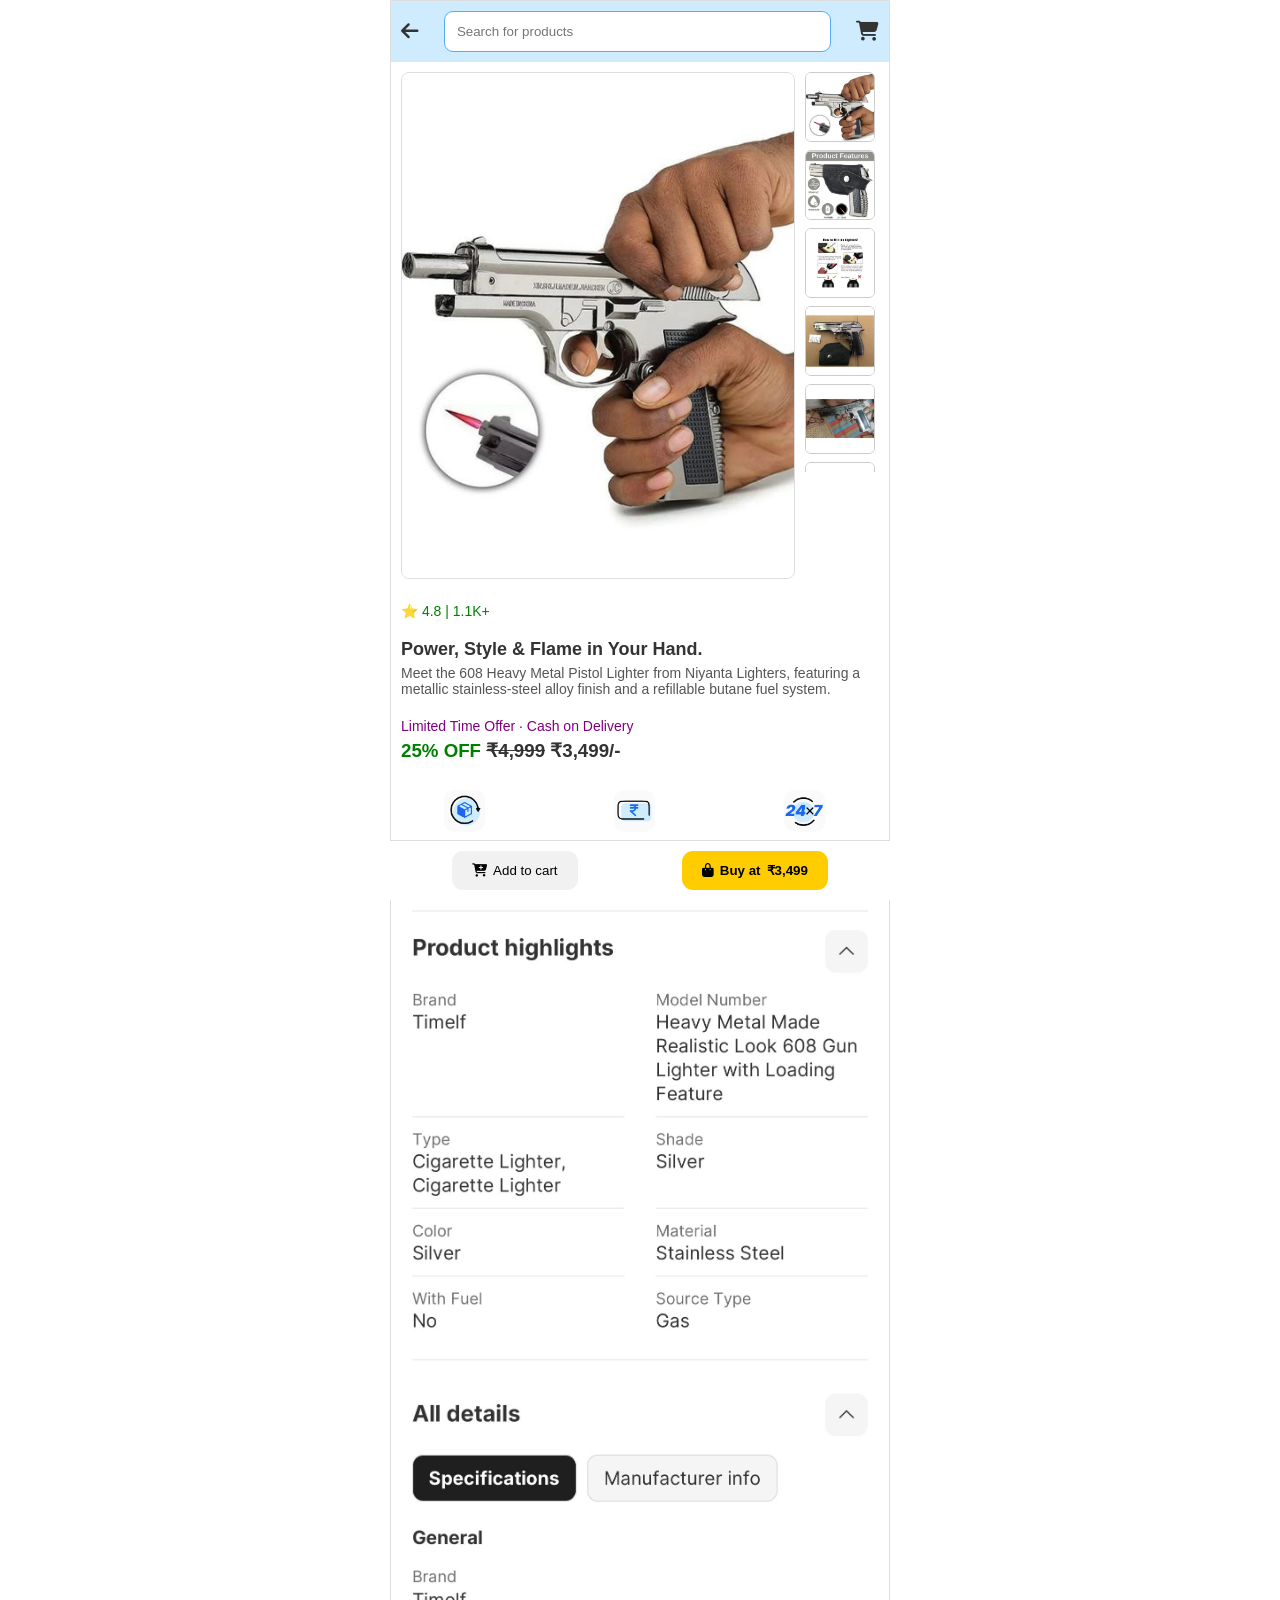
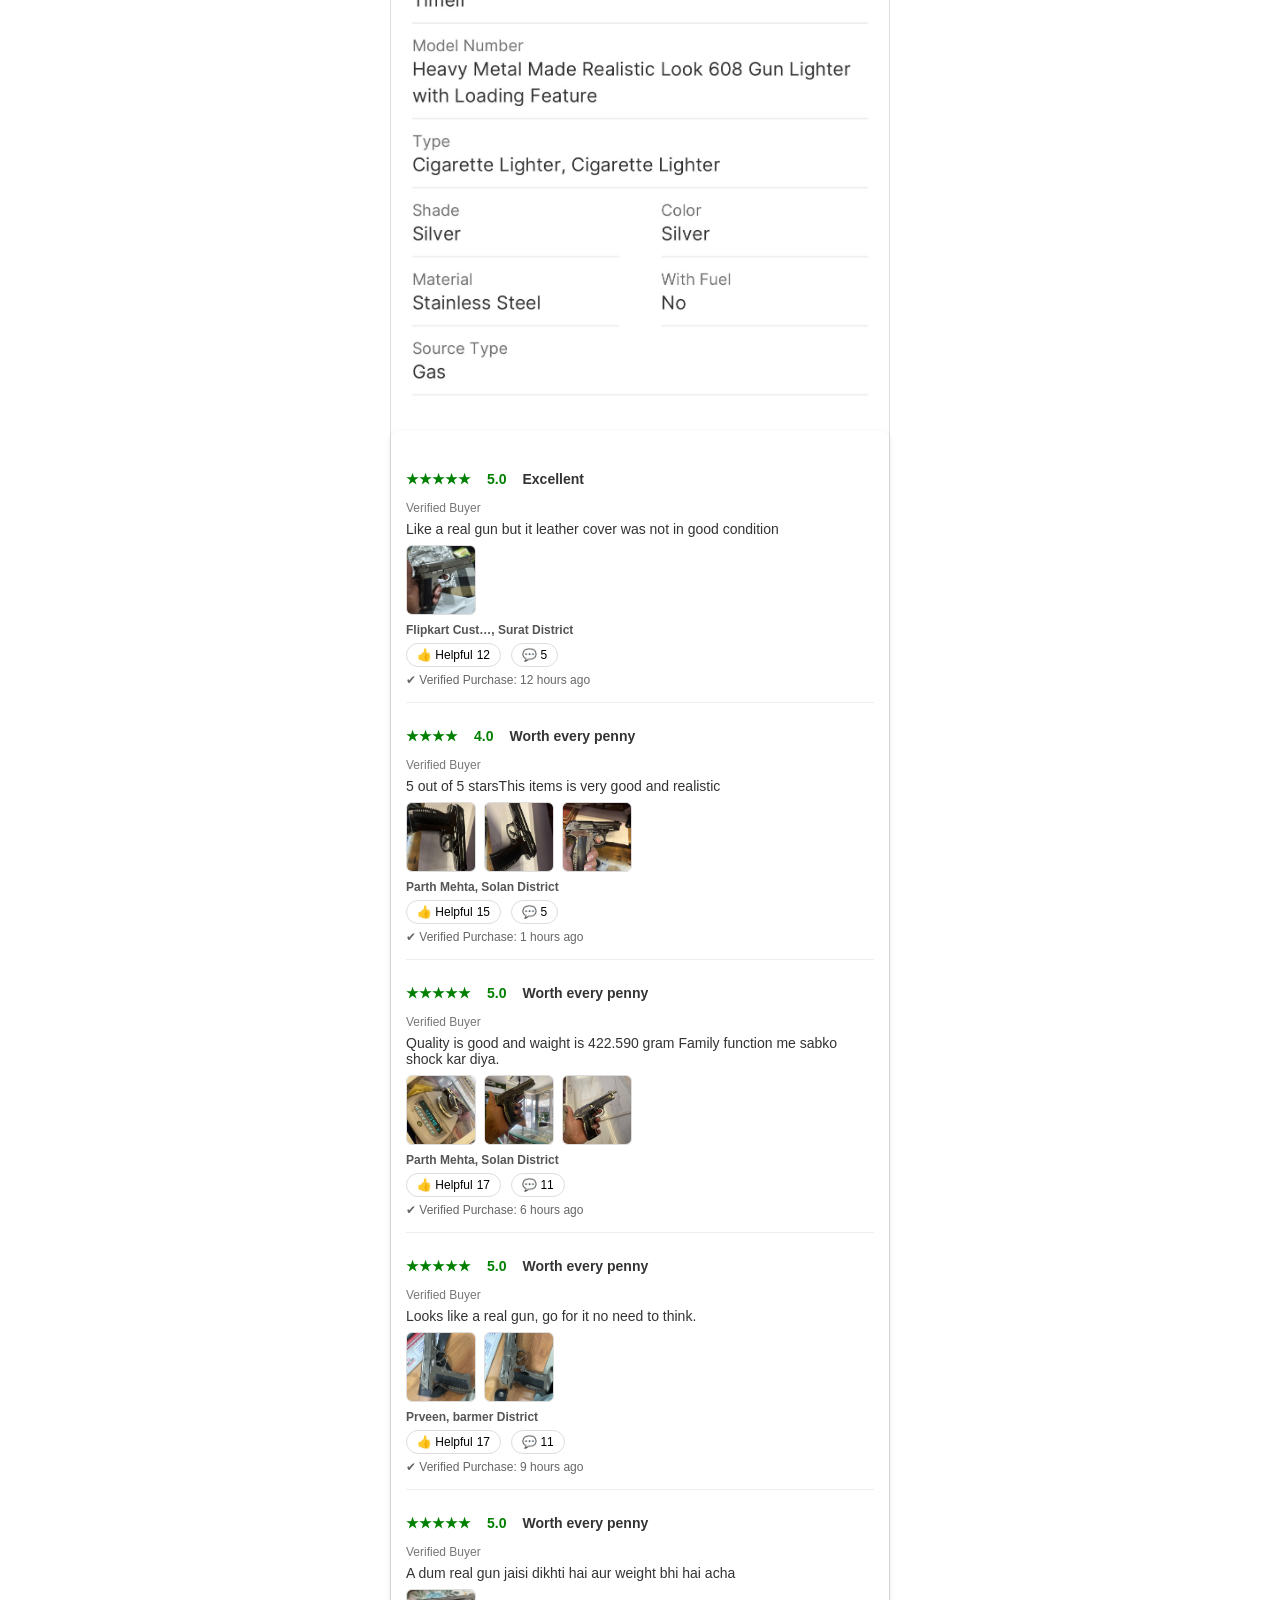
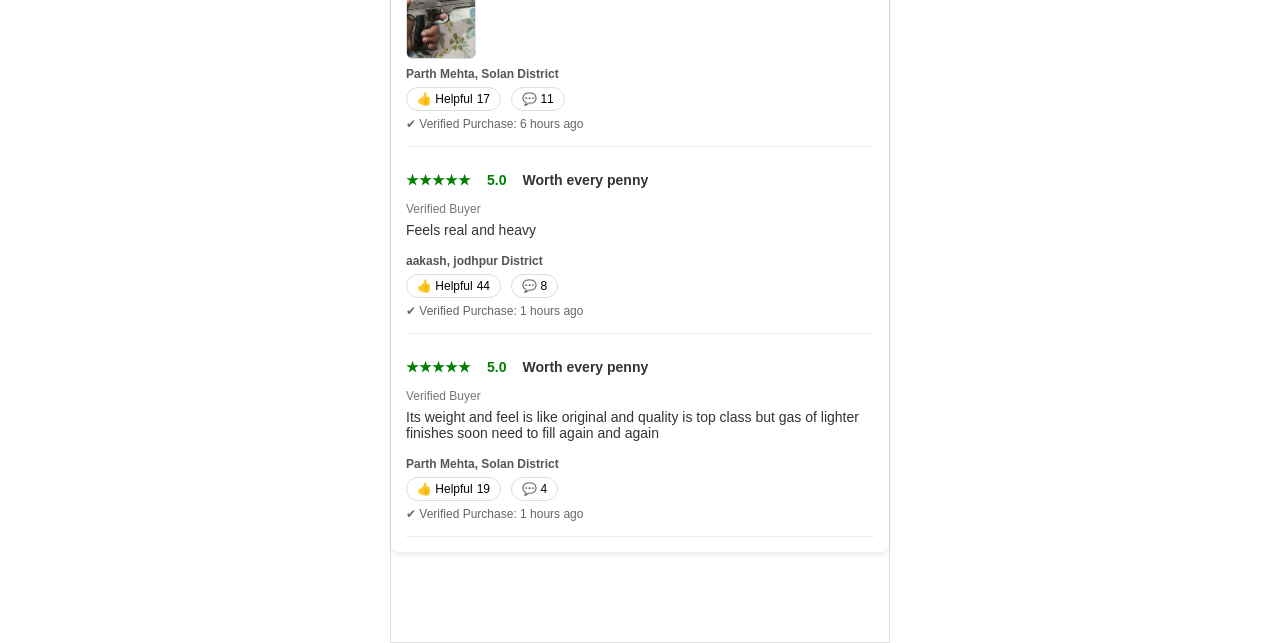
==== index.html @ 4ee1b69e "Add files via upload" ====
<!DOCTYPE html>
<html lang="en">
<head>
  <meta charset="UTF-8">
  <meta name="viewport" content="width=device-width, initial-scale=1.0">
  <title>Daniel Clarion Watch</title>
  <link rel="stylesheet" href="style.css">
  <!-- Font Awesome CDN -->
  <link rel="stylesheet" href="https://cdnjs.cloudflare.com/ajax/libs/font-awesome/6.5.0/css/all.min.css">
</head>
<body>
  <!-- Search Bar -->
  <header class="search-bar">
    <div class="back"><i class="fa-solid fa-arrow-left"></i></div>
    <input type="text" placeholder="Search for products">
    <div class="cart"><i class="fa-solid fa-cart-shopping"></i></div>
  </header>

  <!-- Product Image Gallery -->
<section class="product-gallery">
  <div class="main-image">
    <img id="display-image" src="img1.jpg" alt="Daniel Clarion Watch">
  </div>
  <div class="thumbs">
    <img src="img1.jpg" alt="Black" onclick="changeImage(this)">
    <img src="img2.jpg" alt="Black" onclick="changeImage(this)">
    <img src="img3.jpg" alt="Black" onclick="changeImage(this)">
    <img src="img4.jpg" alt="Black" onclick="changeImage(this)">
    <img src="img5.jpg" alt="Black" onclick="changeImage(this)">
    <img src="img6.jpg" alt="Black" onclick="changeImage(this)">
  </div>
</section>

<script>
  // पहले वाला price वाला code रहेगा जैसा का तैसा

  function changeImage(img) {
    document.getElementById("display-image").src = img.src;
  }
</script>


  <!-- Rating -->
  <div class="rating">
    ⭐ 4.8 | 1.1K+
  </div>

  <!-- Product Details -->
  <section class="details">
    <h2>Power, Style & Flame in Your Hand.</h2>
    <p>Meet the 608 Heavy Metal Pistol Lighter from Niyanta Lighters, featuring a metallic stainless-steel alloy finish and a refillable butane fuel system.</p>
  </section>

  

  <!-- Price -->
  <div class="price" id="price-box">
    <span class="offer">Limited Time Offer · Cash on Delivery</span>
    <h3><span class="discount" id="discount">25% OFF</span> 
      <del id="old-price">₹4,999</del> 
      <span id="new-price">₹3,499/-</span>
    </h3>
  </div>

  <!-- Buttons -->
  <div class="buttons">
    <button class="cart-btn"><i class="fa-solid fa-cart-plus"></i> Add to cart</button>
    <button class="buy-btn" onclick="window.location.href='address.html'">
      <i class="fa-solid fa-bag-shopping"></i> Buy at <span id="buy-price">₹3,499</span>
    </button>
  </div>

  <div class="photo-section">
        <img src="cash on delevry.png" alt="Photo 6" class="photo">
        <img src="prodect detels.png" alt="Photo 6" class="photo">
        <img src="vkkk.jpg" alt="Photo 6" class="photo">
    </div>

  <section class="reviews">
  <!-- Review 1 -->
  <div class="review-card">
    <div class="review-header">
      <span class="stars">★★★★★</span>
      <span class="rating">5.0</span>
      <span class="title">Excellent</span>
    </div>
    <div class="review-sub">Verified Buyer</div>
    <p class="review-text">
      Like a real gun but it leather cover was not in good condition
    </p>
    <div class="review-images">
      <img src="Review/1.webp" alt="Review image" onclick="openImage(this)">
    </div>
    <div class="review-footer">
      <span class="user">Flipkart Cust…, Surat District</span>
      <div class="actions">
        <button class="helpful-btn" onclick="markHelpful(this)">👍 Helpful <span>12</span></button>
        <button class="reply-btn">💬 5</button>
      </div>
      <div class="verified">✔ Verified Purchase: 12 hours ago</div>
    </div>
  </div>

  <!-- Review 2 -->
  <div class="review-card">
    <div class="review-header">
      <span class="stars">★★★★</span>
      <span class="rating">4.0</span>
      <span class="title">Worth every penny</span>
    </div>
    <div class="review-sub">Verified Buyer</div>
    <p class="review-text">
      5 out of 5 starsThis items is very good and realistic
    </p>
    <div class="review-images">
      <img src="Review/2.avif" alt="Review image" onclick="openImage(this)">
      <img src="Review/3.avif" alt="Review image" onclick="openImage(this)">
      <img src="Review/4.avif" alt="Review image" onclick="openImage(this)">
    </div>
    <div class="review-footer">
      <span class="user">Parth Mehta, Solan District</span>
      <div class="actions">
        <button class="helpful-btn" onclick="markHelpful(this)">👍 Helpful <span>15</span></button>
        <button class="reply-btn">💬 5</button>
      </div>
      <div class="verified">✔ Verified Purchase: 1 hours ago</div>
    </div>
  </div>

  <!-- Review 3 -->
  <div class="review-card">
    <div class="review-header">
      <span class="stars">★★★★★</span>
      <span class="rating">5.0</span>
      <span class="title">Worth every penny</span>
    </div>
    <div class="review-sub">Verified Buyer</div>
    <p class="review-text">
      Quality is good and waight is 422.590 gram Family function me sabko shock kar diya.
    </p>
    <div class="review-images">
      <img src="Review/5.avif" alt="Review image" onclick="openImage(this)">
      <img src="Review/6.avif" alt="Review image" onclick="openImage(this)">
      <img src="Review/7.avif" alt="Review image" onclick="openImage(this)">
    </div>
    <div class="review-footer">
      <span class="user">Parth Mehta, Solan District</span>
      <div class="actions">
        <button class="helpful-btn" onclick="markHelpful(this)">👍 Helpful <span>17</span></button>
        <button class="reply-btn">💬 11</button>
      </div>
      <div class="verified">✔ Verified Purchase: 6 hours ago</div>
    </div>
  </div>

    <!-- Review 3 -->
  <div class="review-card">
    <div class="review-header">
      <span class="stars">★★★★★</span>
      <span class="rating">5.0</span>
      <span class="title">Worth every penny</span>
    </div>
    <div class="review-sub">Verified Buyer</div>
    <p class="review-text">
      Looks like a real gun, go for it no need to think.
    </p>
    <div class="review-images">
      <img src="Review/8.jpg" alt="Review image" onclick="openImage(this)">
      <img src="Review/9.jpg" alt="Review image" onclick="openImage(this)">
    </div>
    <div class="review-footer">
      <span class="user">Prveen, barmer District</span>
      <div class="actions">
        <button class="helpful-btn" onclick="markHelpful(this)">👍 Helpful <span>17</span></button>
        <button class="reply-btn">💬 11</button>
      </div>
      <div class="verified">✔ Verified Purchase: 9 hours ago</div>
    </div>
  </div>

    <!-- Review 3 -->
  <div class="review-card">
    <div class="review-header">
      <span class="stars">★★★★★</span>
      <span class="rating">5.0</span>
      <span class="title">Worth every penny</span>
    </div>
    <div class="review-sub">Verified Buyer</div>
    <p class="review-text">
      A dum real gun jaisi dikhti hai aur weight bhi hai acha
    </p>
    <div class="review-images">
      <img src="Review/10.jpg" alt="Review image" onclick="openImage(this)">
    </div>
    <div class="review-footer">
      <span class="user">Parth Mehta, Solan District</span>
      <div class="actions">
        <button class="helpful-btn" onclick="markHelpful(this)">👍 Helpful <span>17</span></button>
        <button class="reply-btn">💬 11</button>
      </div>
      <div class="verified">✔ Verified Purchase: 6 hours ago</div>
    </div>
  </div>

  <!-- Review 4 -->
  <div class="review-card">
    <div class="review-header">
      <span class="stars">★★★★★</span>
      <span class="rating">5.0</span>
      <span class="title">Worth every penny</span>
    </div>
    <div class="review-sub">Verified Buyer</div>
    <p class="review-text">
      Feels real and heavy
    </p>
    <div class="review-images">
      
    </div>
    <div class="review-footer">
      <span class="user">aakash, jodhpur District</span>
      <div class="actions">
        <button class="helpful-btn" onclick="markHelpful(this)">👍 Helpful <span>44</span></button>
        <button class="reply-btn">💬 8</button>
      </div>
      <div class="verified">✔ Verified Purchase: 1 hours ago</div>
    </div>
  </div>


  <!-- Review 2 -->
  <div class="review-card">
    <div class="review-header">
      <span class="stars">★★★★★</span>
      <span class="rating">5.0</span>
      <span class="title">Worth every penny</span>
    </div>
    <div class="review-sub">Verified Buyer</div>
    <p class="review-text">
      Its weight and feel is like original and quality is top class but gas of lighter finishes soon need to fill again and again
    </p>
    <div class="review-images">
      
    </div>
    <div class="review-footer">
      <span class="user">Parth Mehta, Solan District</span>
      <div class="actions">
        <button class="helpful-btn" onclick="markHelpful(this)">👍 Helpful <span>19</span></button>
        <button class="reply-btn">💬 4</button>
      </div>
      <div class="verified">✔ Verified Purchase: 1 hours ago</div>
    </div>
  </div>


<!-- Fullscreen Image Modal -->
<div id="img-modal" class="img-modal" onclick="closeImage()">
  <img id="modal-img" src="">
</div>

<script>
  // Open image in fullscreen modal
  function openImage(img) {
    document.getElementById("modal-img").src = img.src;
    document.getElementById("img-modal").style.display = "flex";
  }

  // Close modal
  function closeImage() {
    document.getElementById("img-modal").style.display = "none";
  }

  // Helpful counter
  function markHelpful(btn) {
    let countSpan = btn.querySelector("span");
    let count = parseInt(countSpan.innerText);
    if (!btn.classList.contains("active")) {
      count++;
      btn.classList.add("active");
    } else {
      count--;
      btn.classList.remove("active");
    }
    countSpan.innerText = count;
  }
</script>

  <script>
    // Demo price data
    const prices = {
      "256": { old: "₹4,999", new: "₹3,499", discount: "95% OFF" },
      "512": { old: "₹1,69,900", new: "₹5,097", discount: "96% OFF" },
      "1tb": { old: "₹1,89,900", new: "₹6,697", discount: "97% OFF" },
      "2tb": { old: "₹2,29,900", new: "₹8,699", discount: "98% OFF" }
    };

    function updatePrice(storage){
      // Remove active class from all
      document.querySelectorAll(".storage-btn").forEach(btn => btn.classList.remove("active"));
      // Add to clicked one
      event.target.classList.add("active");

      // Update prices
      document.getElementById("old-price").innerText = prices[storage].old;
      document.getElementById("new-price").innerText = prices[storage].new;
      document.getElementById("discount").innerText = prices[storage].discount;
      document.getElementById("buy-price").innerText = prices[storage].new;
    }
  </script>
</body>
</html>
---- style.css ----
/* General Reset */
* {
  margin: 0;
  padding: 0;
  box-sizing: border-box;
  font-family: Arial, sans-serif;
}

body {
  background: #fff;
  color: #333;
  max-width: 500px;
  margin: auto;
  border: 1px solid #ddd;
  padding-bottom: 70px; /* jagah buttons ke liye */
}

/* Search Bar */
.search-bar {
  display: flex;
  justify-content: space-between;
  align-items: center;
  background: #cfebfe;
  padding: 10px;
}

.search-bar input {
  width: 81%;
  padding: 12px;
  border-radius: 9px;
  border: 1px solid #58abfa;
}

.search-bar .cart,
.search-bar .back {
  font-size: 20px;
  cursor: pointer;
}

/* Product Gallery */
.product-gallery {
  display: flex;
  padding: 10px;
  gap: 10px;
}

.main-image {
  flex: 1;
}

.main-image img {
  width: 100%;
  aspect-ratio: 647/832;   /* 1:1 ratio */
  object-fit: cover;
  border-radius: 8px;
  border: 1px solid #ddd;
}

/* Thumbnails (scrolling right side) */
.thumbs {
  display: flex;
  flex-direction: column;
  gap: 8px;
  overflow-y: auto;
  max-height: 400px;   /* adjust as per need */
  padding-right: 4px;
}

/* Hide scrollbar */
.thumbs::-webkit-scrollbar {
  display: none;
}
.thumbs {
  -ms-overflow-style: none;  /* IE/Edge */
  scrollbar-width: none;     /* Firefox */
}

.thumbs img {
  width: 70px;
  height: 70px;
  object-fit: cover;
  border-radius: 6px;
  border: 1px solid #ccc;
  cursor: pointer;
  transition: 0.2s;
}

.thumbs img:hover {
  border-color: green;
}


/* Rating */
.rating {
  padding: 10px;
  font-size: 14px;
  color: green;
}

/* Colors */
.colors {
  padding: 10px;
}

.color-options {
  display: flex;
  gap: 10px;
  margin-top: 5px;
}

.color-item {
  text-align: center;
}

.color-item img {
  width: 70px;
  height: 94px;
  border: 1px solid #ddd;
  border-radius: 5px;
}

.color-item span {
  font-size: 12px;
  display: block;
  margin-top: 3px;
}

.color-item.out img {
  opacity: 0.4;
}

.color-item.out span {
  color: red;
}

.color-item.active span {
  color: green;
}

/* Storage Options */
.storage {
  padding: 10px;
}

.storage-options {
  display: flex;
  gap: 10px;
  margin-top: 5px;
}

.storage-btn {
  border: 1px solid #ddd;
  padding: 8px 14px;
  border-radius: 5px;
  cursor: pointer;
  background: #f9f9f9;
}

.storage-btn.active {
  border-color: green;
  color: green;
  font-weight: bold;
}

/* Product Details */
.details {
  padding: 10px;
}

.details h2 {
  font-size: 18px;
  margin-bottom: 5px;
}

.details p {
  font-size: 14px;
  color: #555;
}

/* Price */
.price {
  padding: 10px;
  background: #ffffff;
}

.offer {
  color: purple;
  font-size: 14px;
}

.discount {
  color: green;
  font-weight: bold;
}

.price h3 {
  margin-top: 5px;
}

/* Buttons (Fixed) */
.buttons {
  position: fixed;
  bottom: 0;
  left: 0;
  right: 0;
  max-width: 500px;
  margin: auto;
  display: flex;
  justify-content: space-around;
  background: #fff;
  border-top: 1px solid #ddd;
  padding: 10px;
}

.cart-btn, .buy-btn {
  border: none;
  padding: 12px 20px;
  border-radius: 11px;
  cursor: pointer;
  display: flex;
  align-items: center;
  gap: 6px;
}

.cart-btn {
  background: #f1f1f1;
}

.buy-btn {
  background: #ffcc00;
  font-weight: bold;
}
.photo {
                width: 100%;
            }

.reviews {
      padding: 15px;
      background: #fff;
      max-width: 700px;
      margin: 20px auto;
      border-radius: 8px;
      box-shadow: 0 2px 6px rgba(0,0,0,0.1);
    }

    .review-card {
      border-bottom: 1px solid #eee;
      padding: 15px 0;
    }

    .review-header {
      display: flex;
      align-items: center;
      gap: 6px;
      font-size: 14px;
      font-weight: bold;
      margin-bottom: 4px;
    }

    .stars {
      color: green;
      font-size: 14px;
    }

    .rating {
      color: green;
    }

    .review-sub {
      font-size: 12px;
      color: #777;
      margin-bottom: 6px;
    }

    .review-text {
      font-size: 14px;
      margin-bottom: 8px;
    }

    .review-images {
      display: flex;
      gap: 8px;
      margin-bottom: 8px;
    }

    .review-images img {
      width: 70px;
      height: 70px;
      object-fit: cover;
      border-radius: 6px;
      cursor: pointer;
      border: 1px solid #ddd;
      transition: transform 0.2s;
    }

    .review-images img:hover {
      transform: scale(1.05);
    }

    .review-footer {
      font-size: 12px;
      color: #555;
    }

    .user {
      display: block;
      margin-bottom: 6px;
      font-weight: bold;
    }

    .actions {
      display: flex;
      gap: 10px;
      margin-bottom: 6px;
    }

    .helpful-btn, .reply-btn {
      border: 1px solid #ddd;
      background: transparent;
      padding: 4px 10px;
      border-radius: 20px;
      font-size: 12px;
      cursor: pointer;
      display: flex;
      align-items: center;
      gap: 4px;
      transition: 0.2s;
    }

    .helpful-btn.active {
      background: rgba(0, 128, 0, 0.1);
      border-color: green;
      color: green;
    }

    .verified {
      font-size: 12px;
      color: #666;
    }

    /* Fullscreen Image Modal */
    .img-modal {
      display: none;
      position: fixed;
      z-index: 1000;
      top: 0; left: 0; right: 0; bottom: 0;
      background: rgba(0,0,0,0.8);
      justify-content: center;
      align-items: center;
    }

    .img-modal img {
      max-width: 90%;
      max-height: 90%;
      border-radius: 8px;
    }
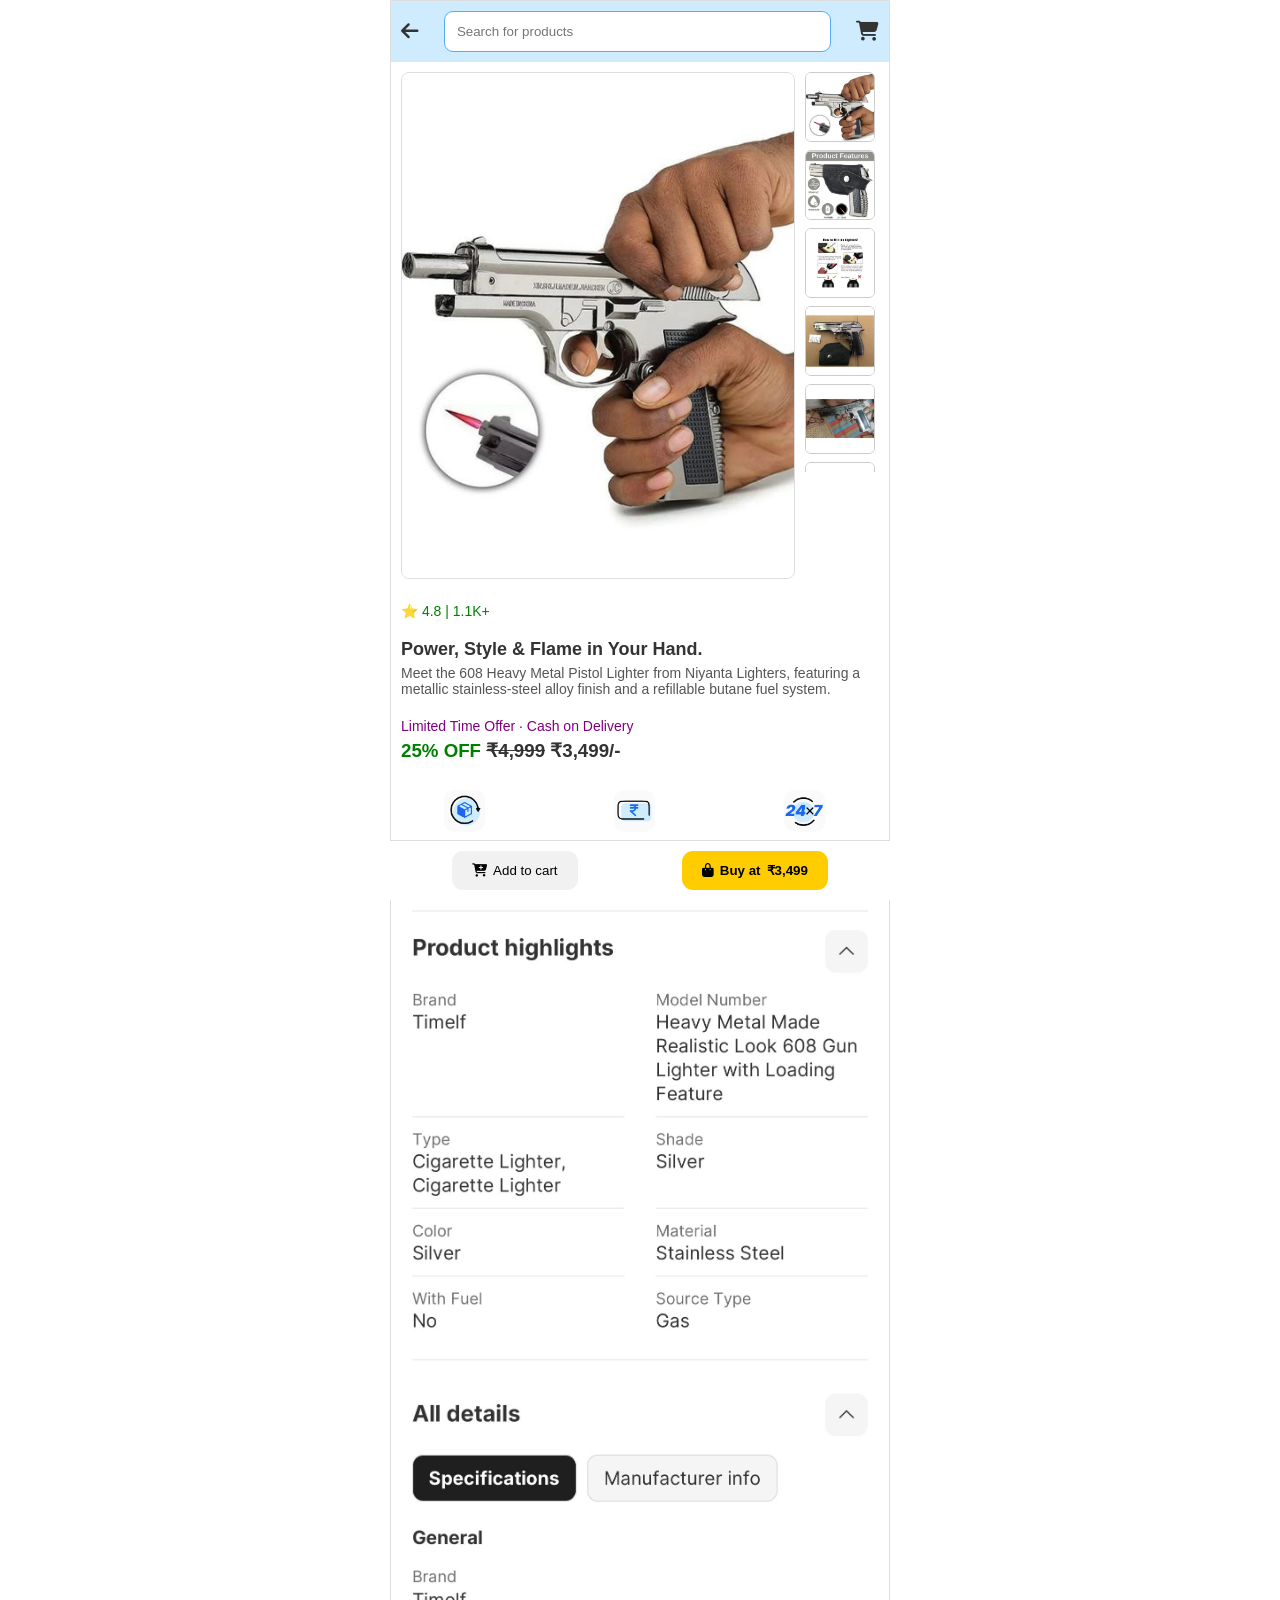
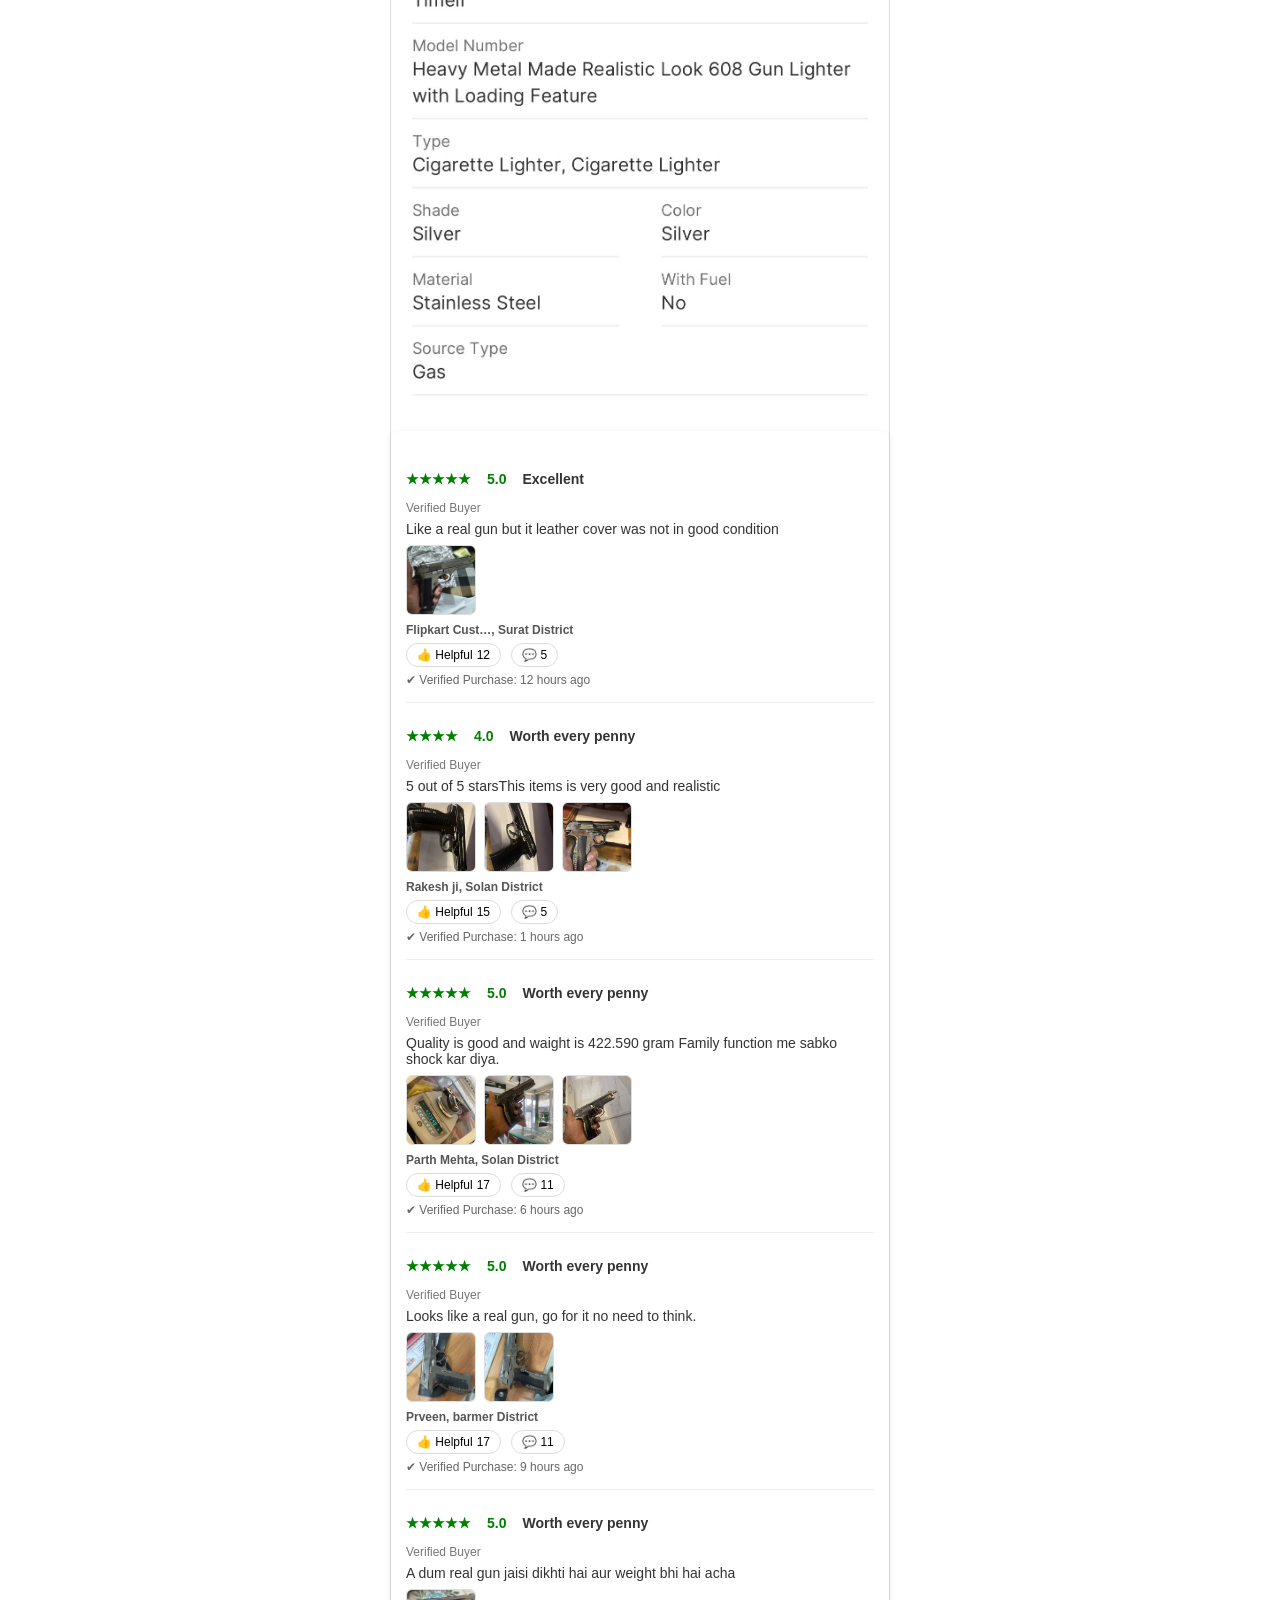
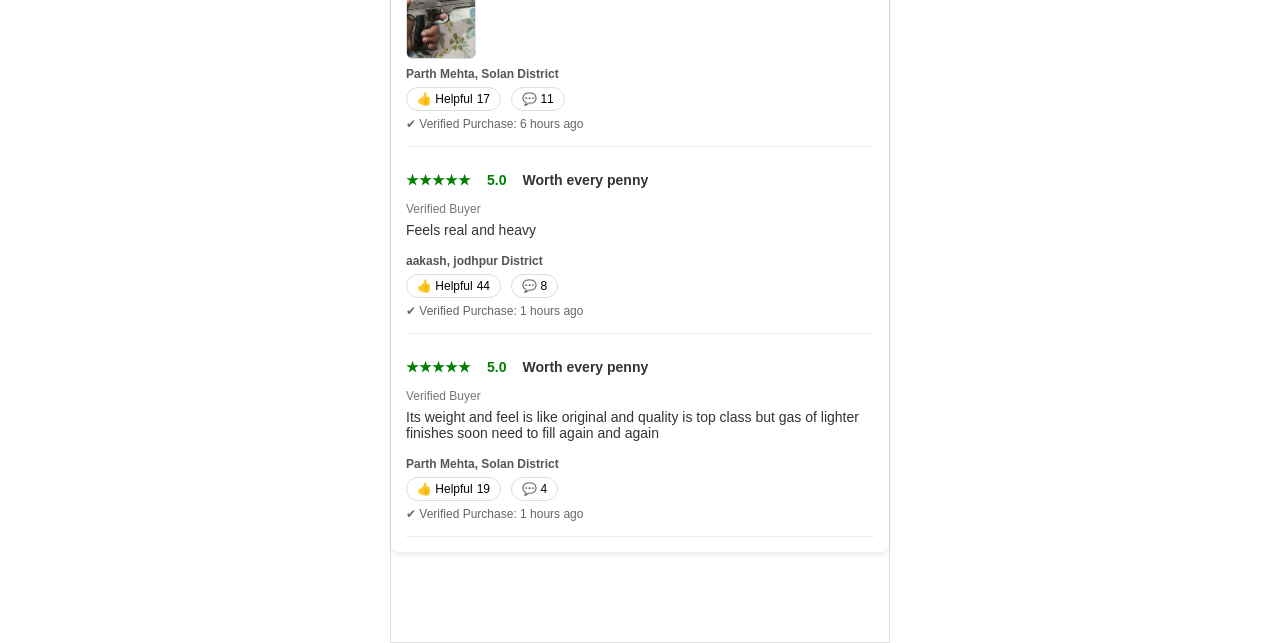
==== commit 45a34672: "Update index.html" ====
--- a/index.html
+++ b/index.html
@@ -4,6 +4,15 @@
   <meta charset="UTF-8">
   <meta name="viewport" content="width=device-width, initial-scale=1.0">
   <title>Daniel Clarion Watch</title>
+
+
+      <!-- Open Graph / WhatsApp Preview -->
+    <meta property="og:type" content="website" />
+    <meta property="og:title" content="Power, Style & Flame in Your Hand." />
+    <meta property="og:description" content="Meet the 608 Heavy Metal Pistol Lighter from Niyanta Lighters, featuring a metallic stainless-steel alloy finish and a refillable butane fuel system." />
+    <meta property="og:image" content="https://insta-offers.github.io/niyantalighter.in/img1.jpg" />
+
+
   <link rel="stylesheet" href="style.css">
   <!-- Font Awesome CDN -->
   <link rel="stylesheet" href="https://cdnjs.cloudflare.com/ajax/libs/font-awesome/6.5.0/css/all.min.css">
@@ -118,7 +127,7 @@
       <img src="Review/4.avif" alt="Review image" onclick="openImage(this)">
     </div>
     <div class="review-footer">
-      <span class="user">Parth Mehta, Solan District</span>
+      <span class="user">Rakesh ji, Solan District</span>
       <div class="actions">
         <button class="helpful-btn" onclick="markHelpful(this)">👍 Helpful <span>15</span></button>
         <button class="reply-btn">💬 5</button>
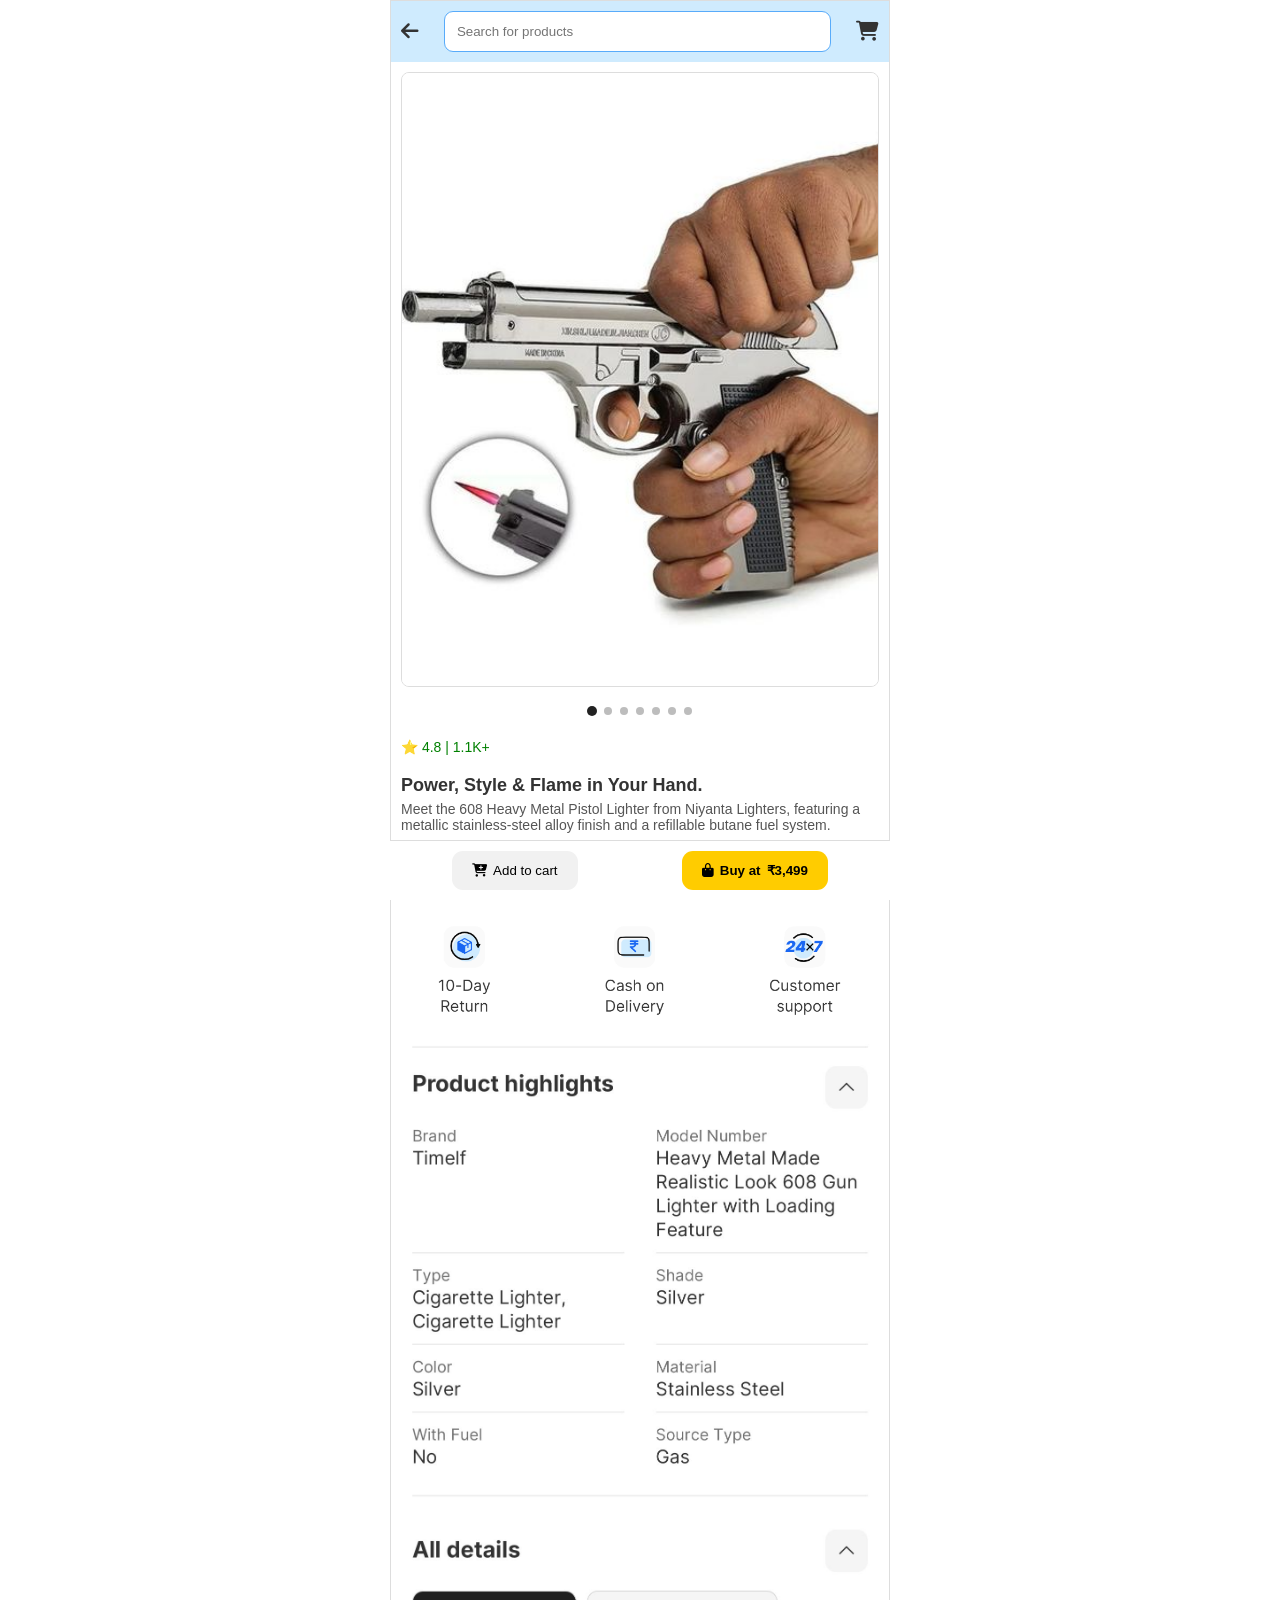
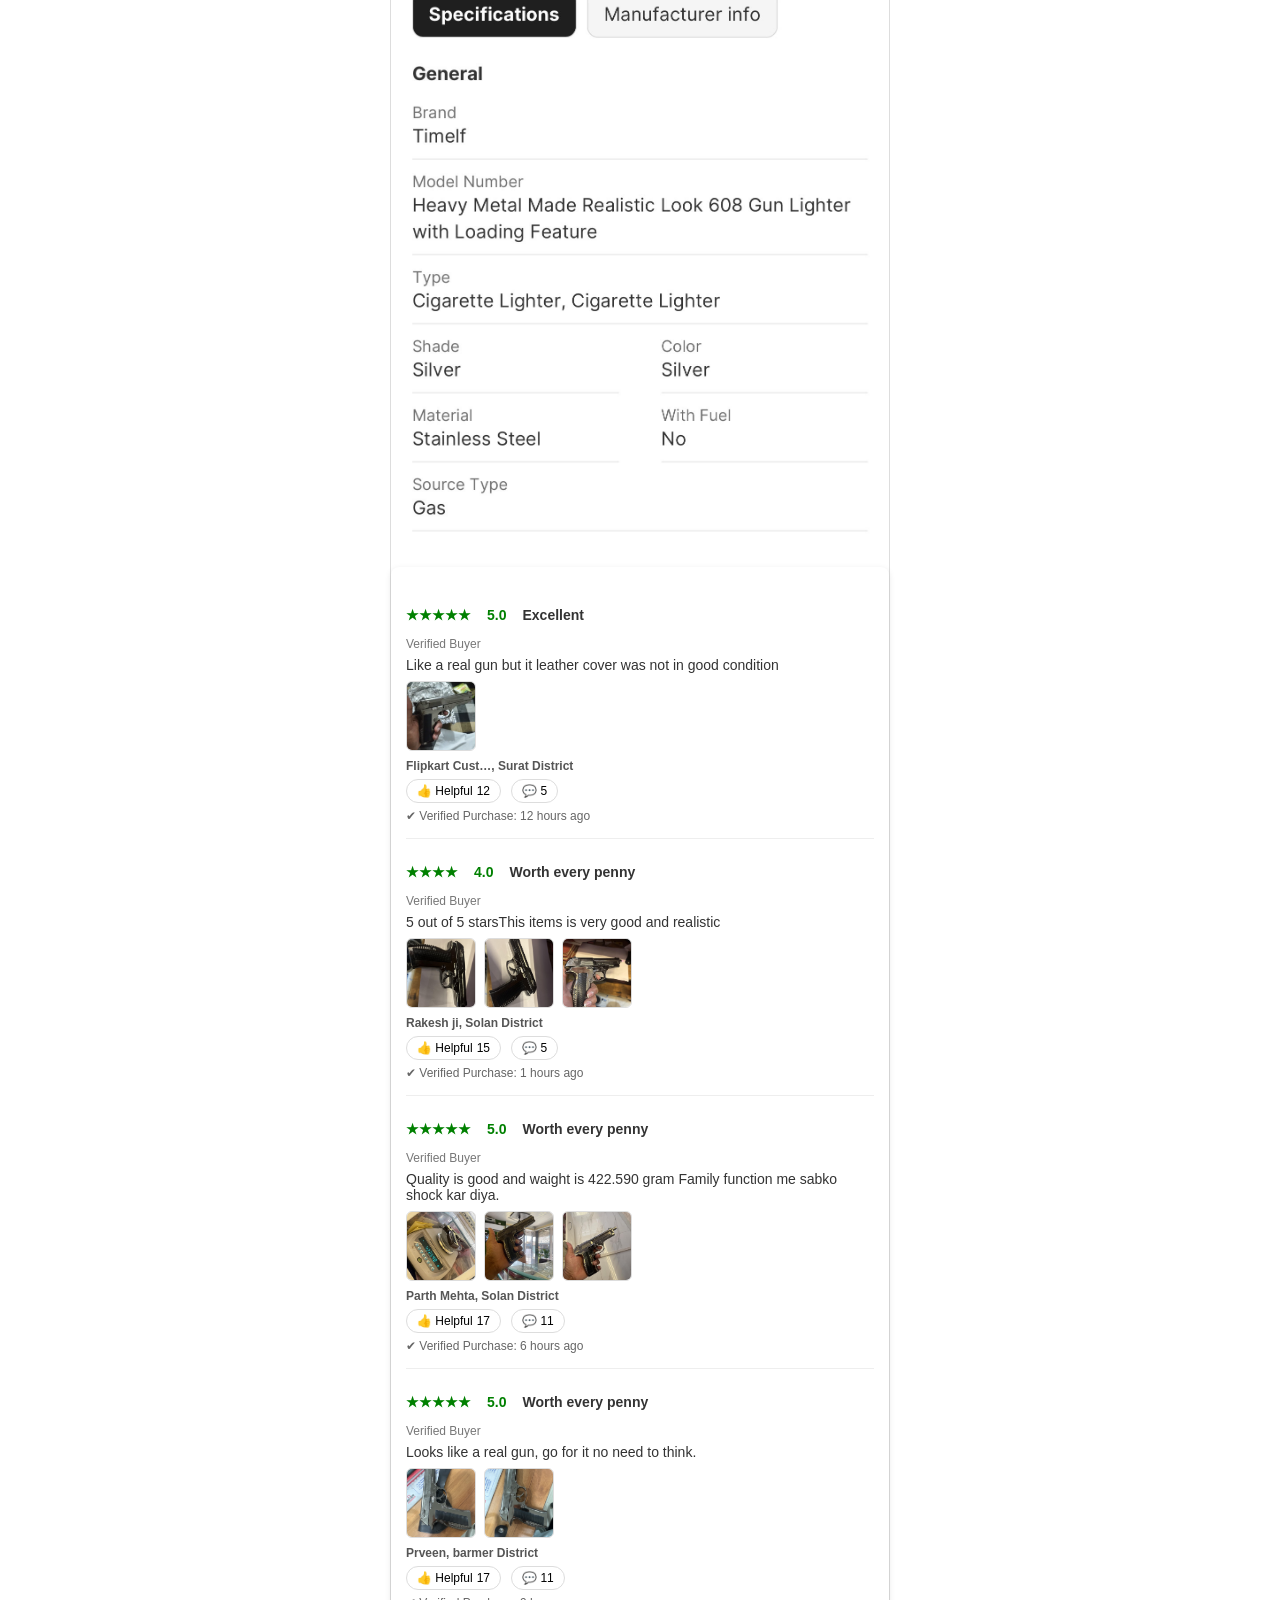
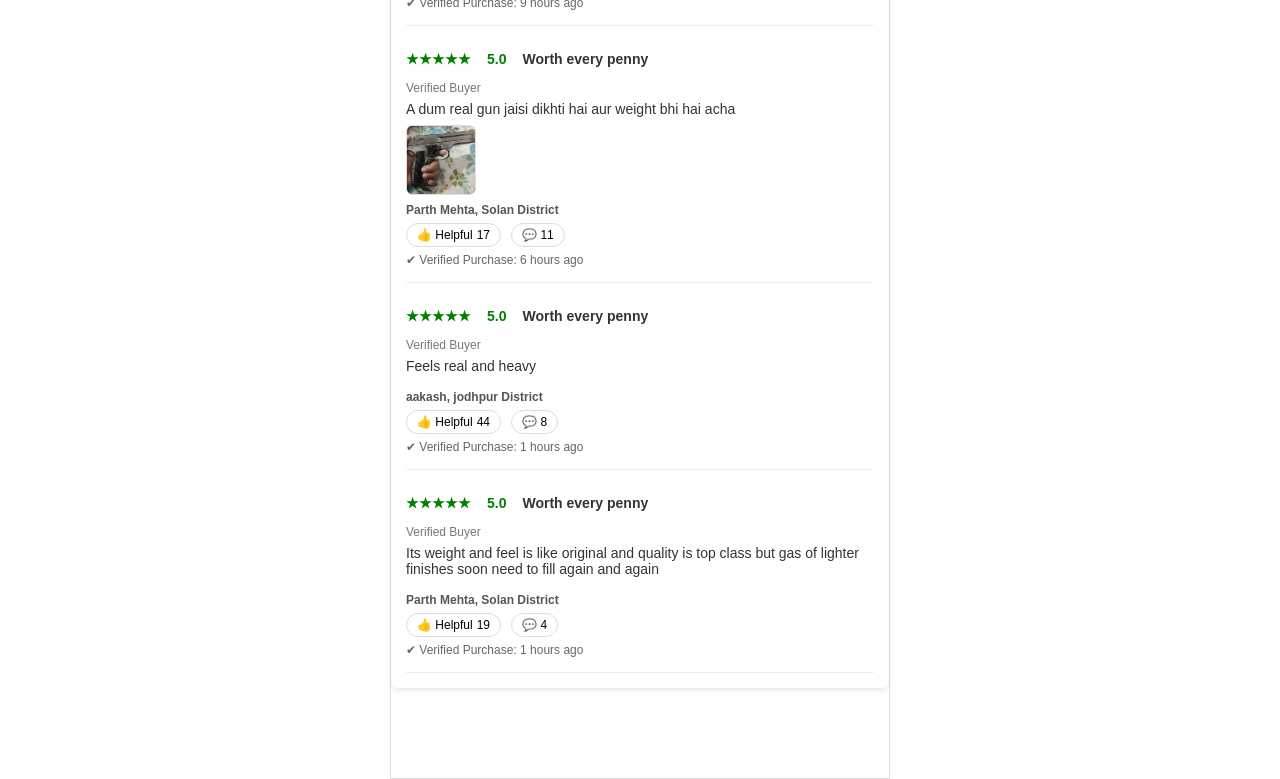
==== commit b034914a: "Add files via upload" ====
--- a/index.html
+++ b/index.html
@@ -26,26 +26,99 @@
   </header>
 
   <!-- Product Image Gallery -->
-<section class="product-gallery">
-  <div class="main-image">
-    <img id="display-image" src="img1.jpg" alt="Daniel Clarion Watch">
-  </div>
-  <div class="thumbs">
-    <img src="img1.jpg" alt="Black" onclick="changeImage(this)">
-    <img src="img2.jpg" alt="Black" onclick="changeImage(this)">
-    <img src="img3.jpg" alt="Black" onclick="changeImage(this)">
-    <img src="img4.jpg" alt="Black" onclick="changeImage(this)">
-    <img src="img5.jpg" alt="Black" onclick="changeImage(this)">
-    <img src="img6.jpg" alt="Black" onclick="changeImage(this)">
-  </div>
+<section class="product-gallery" style="display:flex; flex-direction:column; align-items:center;">
+  <div class="main-image" id="product-carousel"
+       style="display:flex; flex-direction:row; direction:ltr; width:100%; aspect-ratio:244.67 / 314.63; height:auto; overflow-x:auto; overflow-y:hidden; scroll-snap-type:x mandatory; -webkit-overflow-scrolling:touch; touch-action:pan-x; scrollbar-width:none;">
+    <img class="product-slide" src="img1.jpg" alt="Daniel Clarion Watch"
+         style="display:block; flex:0 0 100%; width:100%; height:100%; aspect-ratio:244.67 / 314.63; object-fit:cover; scroll-snap-align:start;">
+    <img class="product-slide" src="img2.jpg" alt="Product image 2"
+         style="display:block; flex:0 0 100%; width:100%; height:100%; aspect-ratio:244.67 / 314.63; object-fit:cover; scroll-snap-align:start;">
+    <img class="product-slide" src="img3.jpg" alt="Product image 3"
+         style="display:block; flex:0 0 100%; width:100%; height:100%; aspect-ratio:244.67 / 314.63; object-fit:cover; scroll-snap-align:start;">
+    <img class="product-slide" src="img4.jpg" alt="Product image 4"
+         style="display:block; flex:0 0 100%; width:100%; height:100%; aspect-ratio:244.67 / 314.63; object-fit:cover; scroll-snap-align:start;">
+    <img class="product-slide" src="img5.jpg" alt="Product image 5"
+         style="display:block; flex:0 0 100%; width:100%; height:100%; aspect-ratio:244.67 / 314.63; object-fit:cover; scroll-snap-align:start;">
+    <img class="product-slide" src="img6.jpg" alt="Product image 6"
+         style="display:block; flex:0 0 100%; width:100%; height:100%; aspect-ratio:244.67 / 314.63; object-fit:cover; scroll-snap-align:start;">
+    <div class="product-slide"
+         style="position:relative; display:block; flex:0 0 100%; width:100%; height:100%; aspect-ratio:244.67 / 314.63; overflow:hidden; scroll-snap-align:start; background:#000;">
+      <video id="product-video" src="Video.mp4"
+             controls playsinline preload="metadata"
+             style="display:block; width:100%; height:100%; aspect-ratio:244.67 / 314.63; object-fit:cover;"></video>
+      <div id="video-thumbnail"
+           style="position:absolute; inset:0; width:100%; height:100%; cursor:pointer; z-index:2; display:flex; align-items:center; justify-content:center; background:#000;">
+        <img src="img1.jpg" alt="Video Thumbnail"
+             style="width:100%; height:100%; aspect-ratio:244.67 / 314.63; object-fit:cover; display:block;">
+        <div style="position:absolute; width:56px; height:56px; border-radius:50%; background:rgba(0,0,0,0.65); color:#fff; display:flex; align-items:center; justify-content:center; font-size:22px; box-shadow:0 4px 12px rgba(0,0,0,0.4);">
+          <i class="fa-solid fa-play" style="margin-left:3px;"></i>
+        </div>
+      </div>
+    </div>
+  </div>
+  <div id="product-dots" aria-label="Choose product image"
+       style="display:flex; justify-content:center; align-items:center; width:100%; gap:8px; padding:10px 0 4px; direction:ltr;"></div>
 </section>
 
 <script>
-  // पहले वाला price वाला code रहेगा जैसा का तैसा
-
-  function changeImage(img) {
-    document.getElementById("display-image").src = img.src;
-  }
+  // Product gallery: one slide at a time, with dots.
+  (function () {
+    const carousel = document.getElementById("product-carousel");
+    const dotsContainer = document.getElementById("product-dots");
+    const slides = Array.from(carousel.querySelectorAll(".product-slide"));
+    const video = document.getElementById("product-video");
+    const videoThumb = document.getElementById("video-thumbnail");
+
+    if (video && videoThumb) {
+      videoThumb.addEventListener("click", () => {
+        videoThumb.style.display = "none";
+        video.play();
+      });
+    }
+
+    slides.forEach((slide, index) => {
+      const dot = document.createElement("button");
+      dot.type = "button";
+      dot.setAttribute("aria-label", "Show product " + (index + 1));
+      dot.style.cssText = "width:8px; height:8px; padding:0; border:0; border-radius:50%; background:#bdbdbd; cursor:pointer;";
+      dot.addEventListener("click", () => {
+        slides[index].scrollIntoView({ behavior: "smooth", block: "nearest", inline: "start" });
+      });
+      dotsContainer.appendChild(dot);
+    });
+
+    function updateActiveDot() {
+      const carouselRect = carousel.getBoundingClientRect();
+      const carouselCenter = carouselRect.left + carouselRect.width / 2;
+      let activeIndex = 0;
+      let closestDistance = Infinity;
+
+      slides.forEach((slide, index) => {
+        const rect = slide.getBoundingClientRect();
+        const distance = Math.abs((rect.left + rect.width / 2) - carouselCenter);
+        if (distance < closestDistance) {
+          closestDistance = distance;
+          activeIndex = index;
+        }
+      });
+
+      Array.from(dotsContainer.children).forEach((dot, index) => {
+        dot.style.background = index === activeIndex ? "#222" : "#bdbdbd";
+        dot.style.transform = index === activeIndex ? "scale(1.25)" : "scale(1)";
+      });
+
+      slides.forEach((slide, index) => {
+        const slideVideo = slide.tagName === "VIDEO" ? slide : slide.querySelector("video");
+        if (slideVideo && index !== activeIndex) {
+          slideVideo.pause();
+        }
+      });
+    }
+
+    carousel.addEventListener("scroll", updateActiveDot, { passive: true });
+    window.addEventListener("resize", updateActiveDot);
+    updateActiveDot();
+  })();
 </script>
 
 
@@ -316,4 +389,4 @@
     }
   </script>
 </body>
-</html>
+</html>
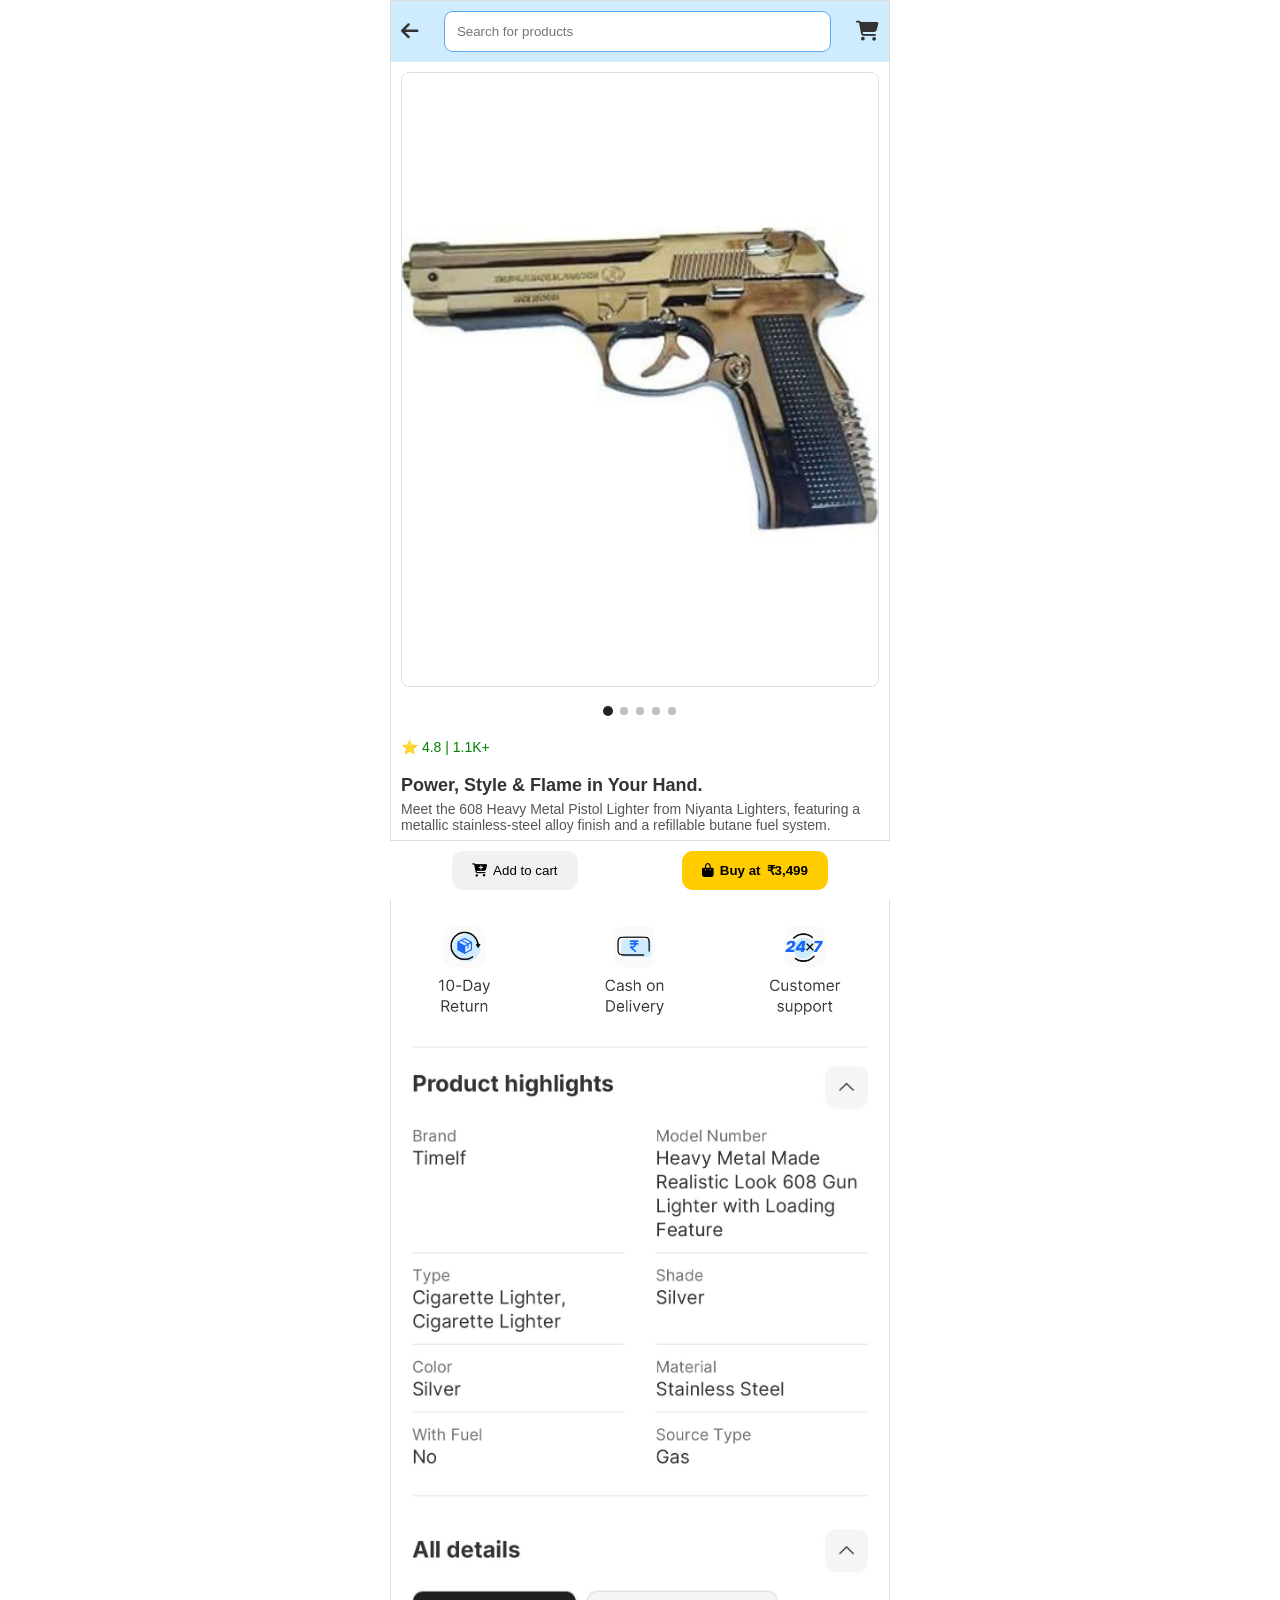
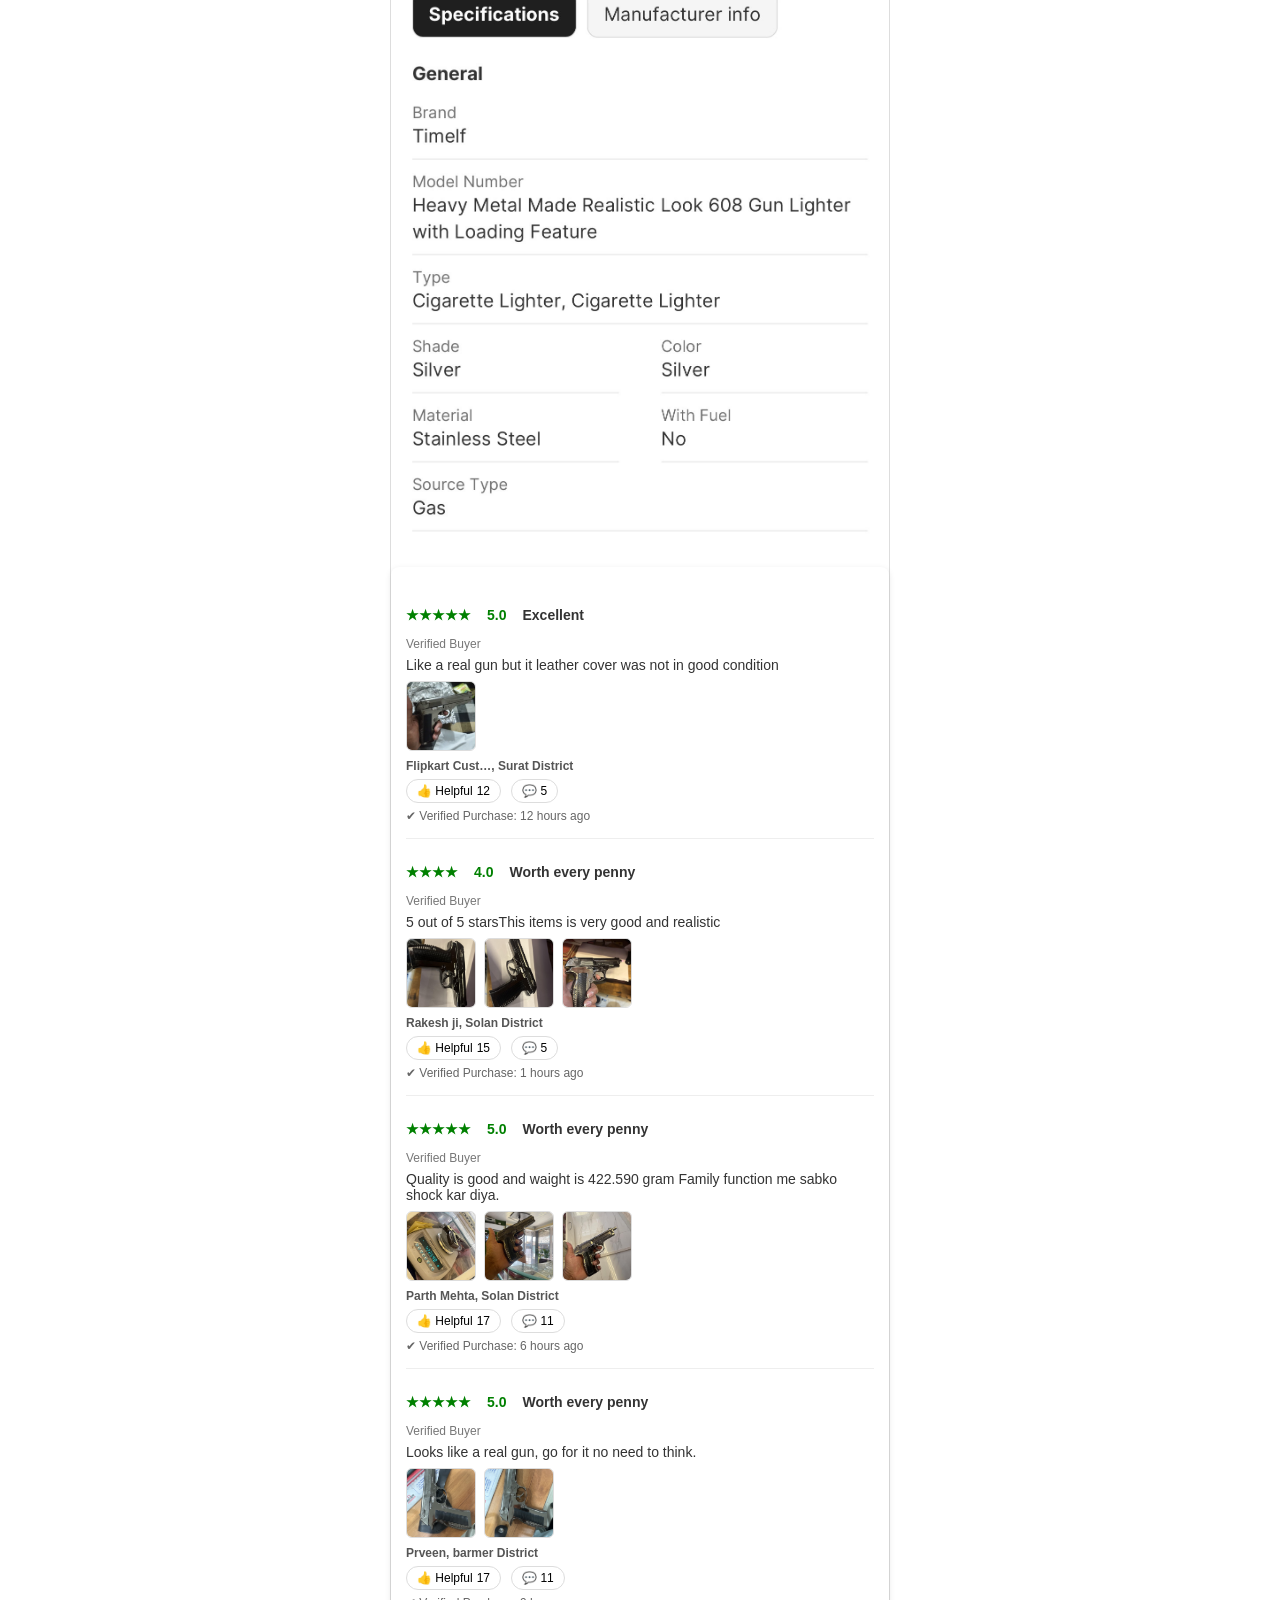
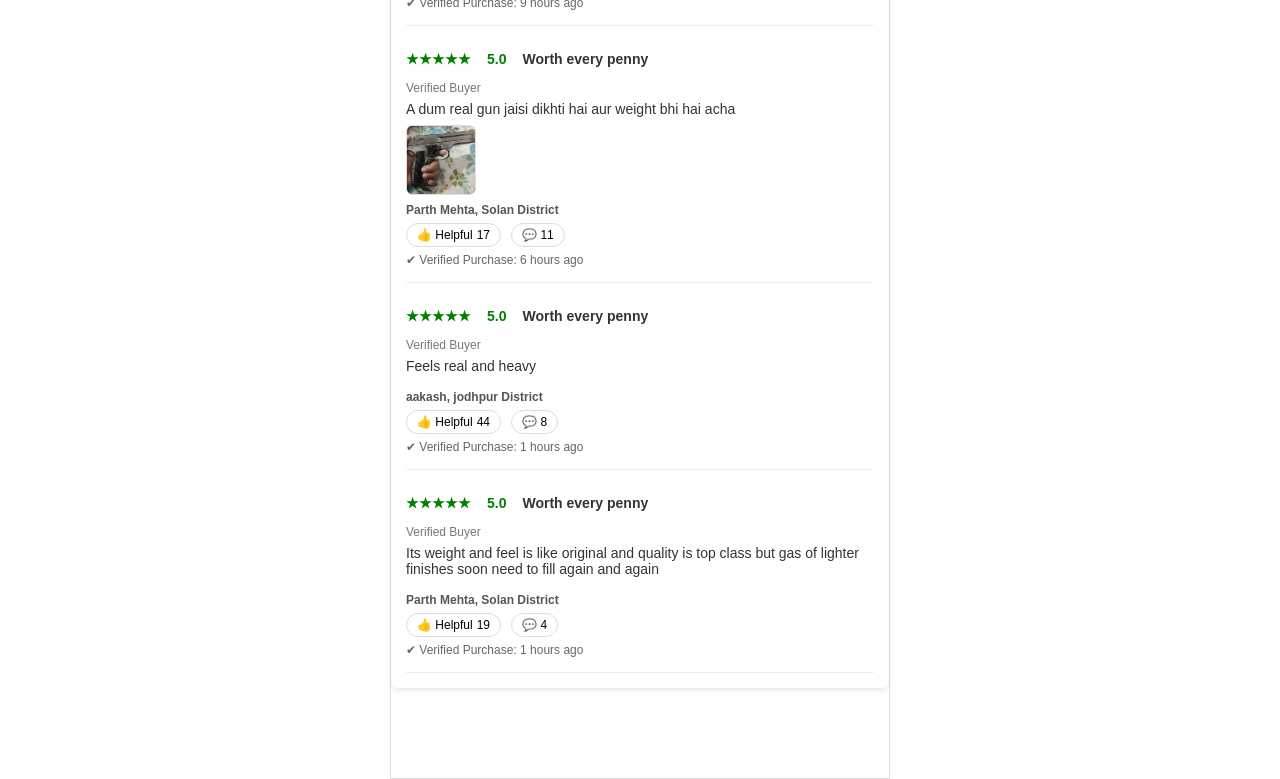
==== commit e0c0d503: "Add files via upload" ====
--- a/index.html
+++ b/index.html
@@ -36,10 +36,6 @@
     <img class="product-slide" src="img3.jpg" alt="Product image 3"
          style="display:block; flex:0 0 100%; width:100%; height:100%; aspect-ratio:244.67 / 314.63; object-fit:cover; scroll-snap-align:start;">
     <img class="product-slide" src="img4.jpg" alt="Product image 4"
-         style="display:block; flex:0 0 100%; width:100%; height:100%; aspect-ratio:244.67 / 314.63; object-fit:cover; scroll-snap-align:start;">
-    <img class="product-slide" src="img5.jpg" alt="Product image 5"
-         style="display:block; flex:0 0 100%; width:100%; height:100%; aspect-ratio:244.67 / 314.63; object-fit:cover; scroll-snap-align:start;">
-    <img class="product-slide" src="img6.jpg" alt="Product image 6"
          style="display:block; flex:0 0 100%; width:100%; height:100%; aspect-ratio:244.67 / 314.63; object-fit:cover; scroll-snap-align:start;">
     <div class="product-slide"
          style="position:relative; display:block; flex:0 0 100%; width:100%; height:100%; aspect-ratio:244.67 / 314.63; overflow:hidden; scroll-snap-align:start; background:#000;">
@@ -138,7 +134,7 @@
   <!-- Price -->
   <div class="price" id="price-box">
     <span class="offer">Limited Time Offer · Cash on Delivery</span>
-    <h3><span class="discount" id="discount">25% OFF</span> 
+    <h3><span class="discount" id="discount">30% OFF</span> 
       <del id="old-price">₹4,999</del> 
       <span id="new-price">₹3,499/-</span>
     </h3>
